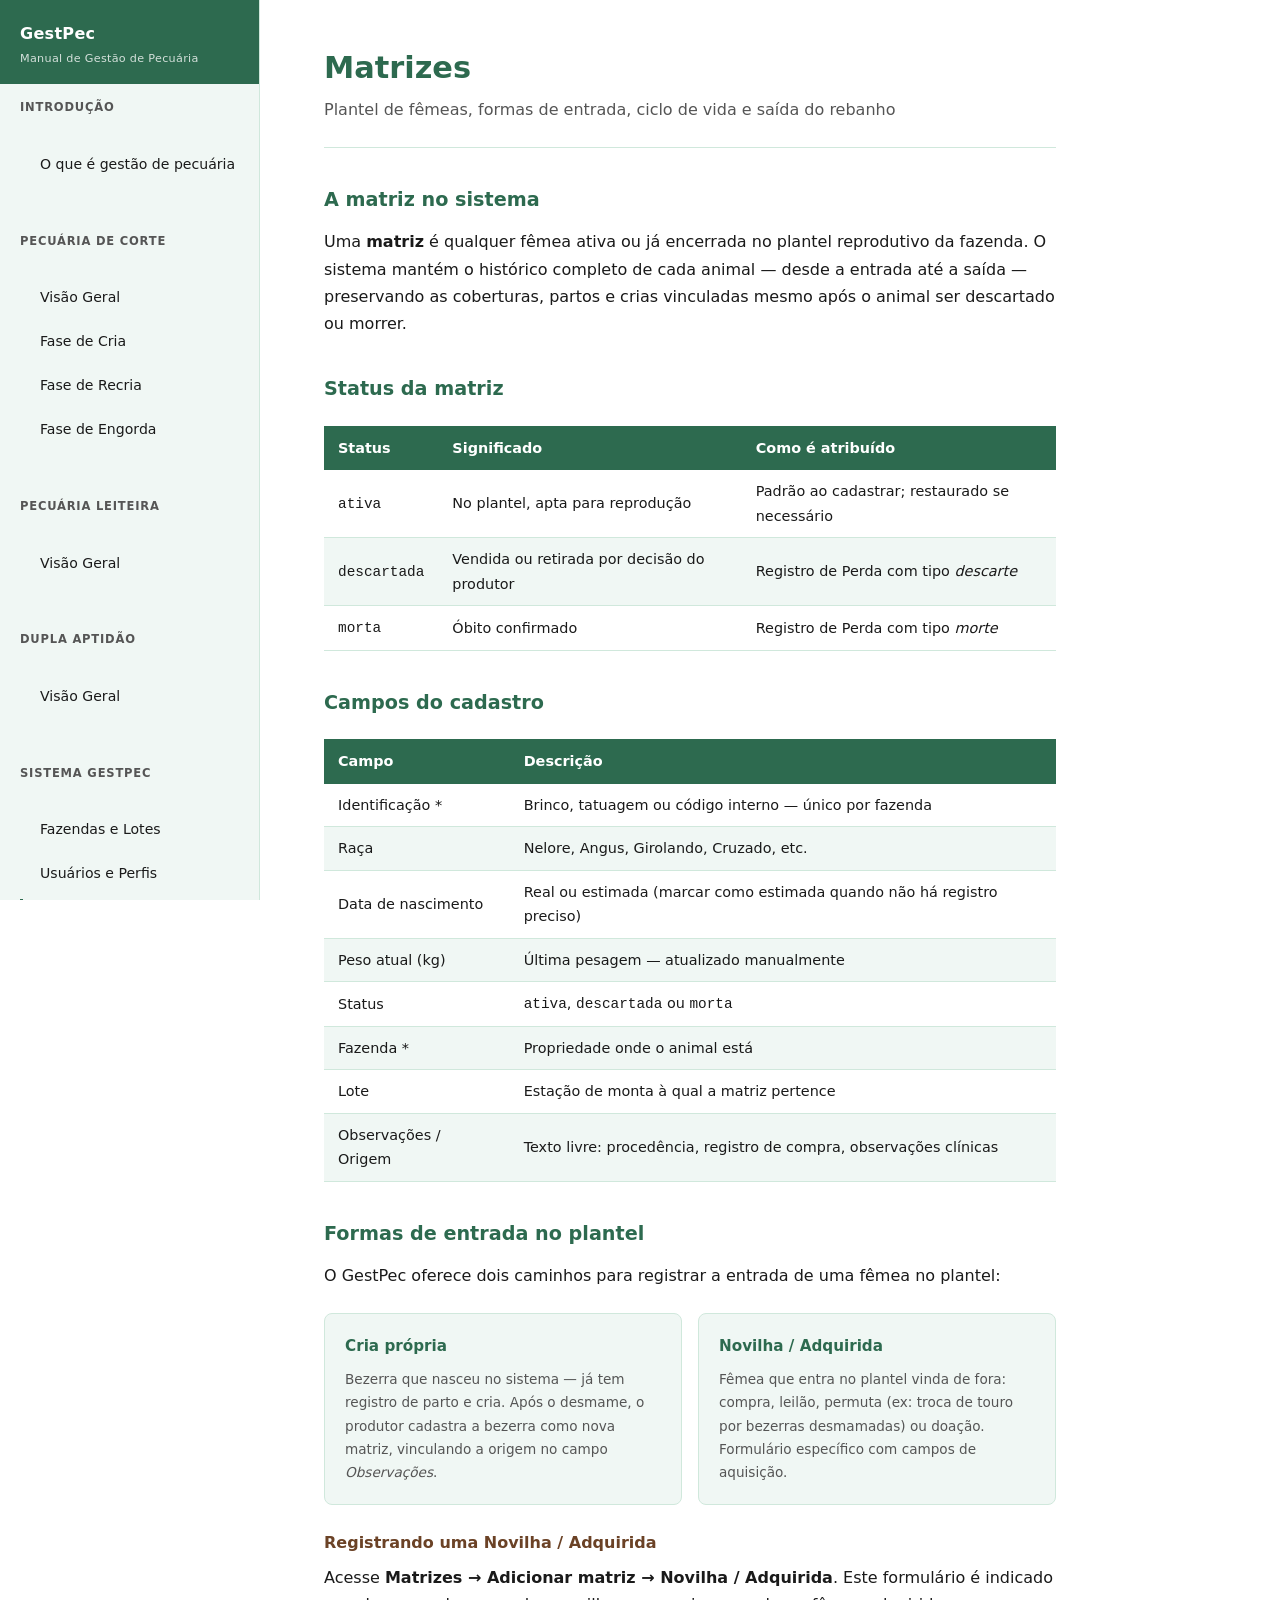
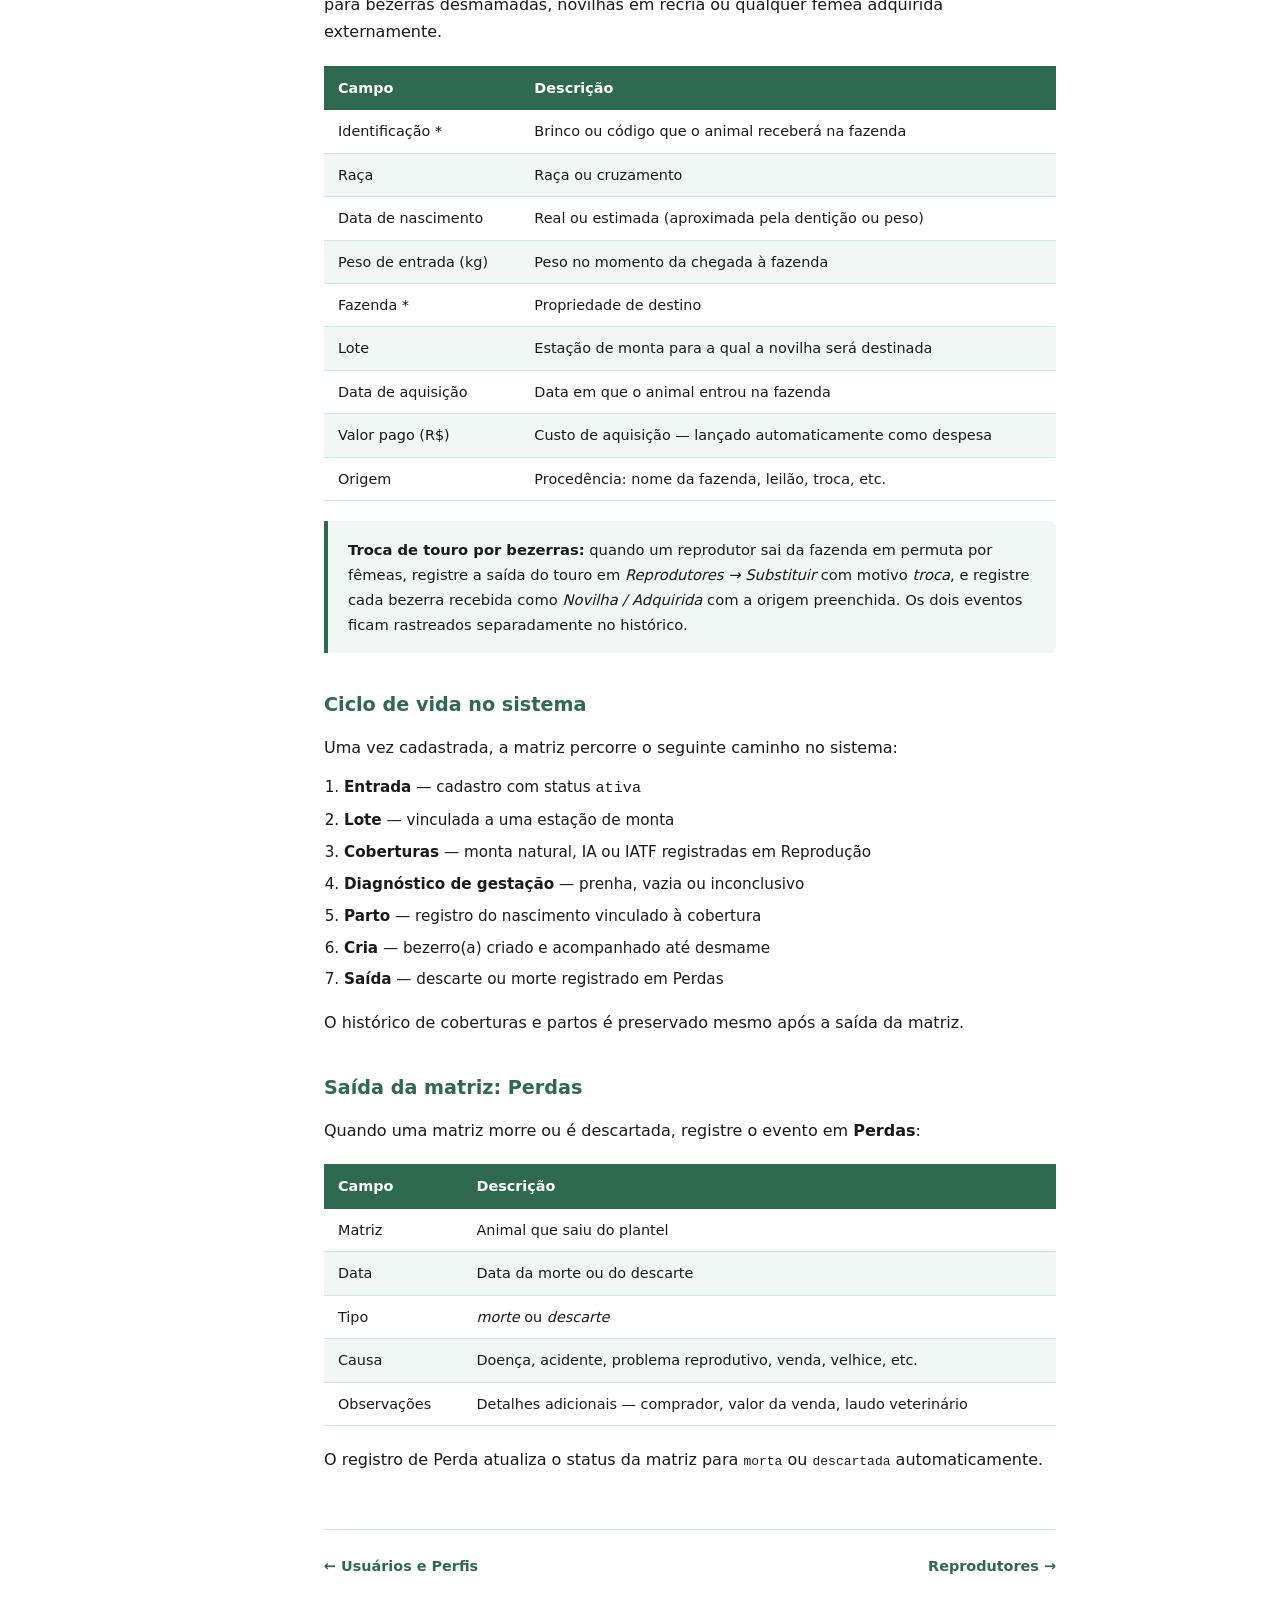
==== manual/sistema/matrizes.html @ adb8e8ca "Versão inicial — Manual GestPec Documentação do sistema em HTML estático cobrindo: fazendas/lotes, u" ====
<!DOCTYPE html>
<html lang="pt-BR">
<head>
  <meta charset="UTF-8">
  <meta name="viewport" content="width=device-width, initial-scale=1.0">
  <title>Matrizes — GestPec</title>
  <link rel="stylesheet" href="../../assets/style.css">
</head>
<body>
<div class="layout">

  <aside class="sidebar">
    <a href="../../index.html" class="sidebar-logo">
      GestPec
      <span>Manual de Gestão de Pecuária</span>
    </a>
    <nav>
      <div class="nav-grupo">Introdução</div>
      <ul>
        <li><a href="../introducao.html">O que é gestão de pecuária</a></li>
      </ul>

      <div class="nav-grupo">Pecuária de Corte</div>
      <ul>
        <li><a href="../corte/index.html">Visão Geral</a></li>
        <li><a href="../corte/cria.html">Fase de Cria</a></li>
        <li><a href="../corte/recria.html">Fase de Recria</a></li>
        <li><a href="../corte/engorda.html">Fase de Engorda</a></li>
      </ul>

      <div class="nav-grupo">Pecuária Leiteira</div>
      <ul>
        <li><a href="../leite/index.html">Visão Geral</a></li>
      </ul>

      <div class="nav-grupo">Dupla Aptidão</div>
      <ul>
        <li><a href="../dupla-aptidao/index.html">Visão Geral</a></li>
      </ul>

      <div class="nav-grupo">Sistema GestPec</div>
      <ul>
        <li><a href="fazendas.html">Fazendas e Lotes</a></li>
        <li><a href="usuarios.html">Usuários e Perfis</a></li>
        <li><a href="matrizes.html">Matrizes</a></li>
        <li><a href="reprodutores.html">Reprodutores</a></li>
        <li><a href="reproducao.html">Reprodução</a></li>
        <li><a href="sanidade.html">Sanidade</a></li>
        <li><a href="financeiro.html">Financeiro e Pessoal</a></li>
      </ul>
    </nav>
  </aside>

  <main class="conteudo">
    <h1>Matrizes</h1>
    <p class="subtitulo">Plantel de fêmeas, formas de entrada, ciclo de vida e saída do rebanho</p>

    <h2>A matriz no sistema</h2>
    <p>
      Uma <strong>matriz</strong> é qualquer fêmea ativa ou já encerrada no plantel reprodutivo
      da fazenda. O sistema mantém o histórico completo de cada animal — desde a entrada até
      a saída — preservando as coberturas, partos e crias vinculadas mesmo após o animal
      ser descartado ou morrer.
    </p>

    <h2>Status da matriz</h2>
    <table>
      <thead>
        <tr><th>Status</th><th>Significado</th><th>Como é atribuído</th></tr>
      </thead>
      <tbody>
        <tr>
          <td><code>ativa</code></td>
          <td>No plantel, apta para reprodução</td>
          <td>Padrão ao cadastrar; restaurado se necessário</td>
        </tr>
        <tr>
          <td><code>descartada</code></td>
          <td>Vendida ou retirada por decisão do produtor</td>
          <td>Registro de Perda com tipo <em>descarte</em></td>
        </tr>
        <tr>
          <td><code>morta</code></td>
          <td>Óbito confirmado</td>
          <td>Registro de Perda com tipo <em>morte</em></td>
        </tr>
      </tbody>
    </table>

    <h2>Campos do cadastro</h2>
    <table>
      <thead>
        <tr><th>Campo</th><th>Descrição</th></tr>
      </thead>
      <tbody>
        <tr><td>Identificação *</td><td>Brinco, tatuagem ou código interno — único por fazenda</td></tr>
        <tr><td>Raça</td><td>Nelore, Angus, Girolando, Cruzado, etc.</td></tr>
        <tr><td>Data de nascimento</td><td>Real ou estimada (marcar como estimada quando não há registro preciso)</td></tr>
        <tr><td>Peso atual (kg)</td><td>Última pesagem — atualizado manualmente</td></tr>
        <tr><td>Status</td><td><code>ativa</code>, <code>descartada</code> ou <code>morta</code></td></tr>
        <tr><td>Fazenda *</td><td>Propriedade onde o animal está</td></tr>
        <tr><td>Lote</td><td>Estação de monta à qual a matriz pertence</td></tr>
        <tr><td>Observações / Origem</td><td>Texto livre: procedência, registro de compra, observações clínicas</td></tr>
      </tbody>
    </table>

    <h2>Formas de entrada no plantel</h2>
    <p>
      O GestPec oferece dois caminhos para registrar a entrada de uma fêmea no plantel:
    </p>

    <div class="cards">
      <div class="card">
        <h4>Cria própria</h4>
        <p>
          Bezerra que nasceu no sistema — já tem registro de parto e cria.
          Após o desmame, o produtor cadastra a bezerra como nova matriz,
          vinculando a origem no campo <em>Observações</em>.
        </p>
      </div>
      <div class="card">
        <h4>Novilha / Adquirida</h4>
        <p>
          Fêmea que entra no plantel vinda de fora: compra, leilão, permuta
          (ex: troca de touro por bezerras desmamadas) ou doação.
          Formulário específico com campos de aquisição.
        </p>
      </div>
    </div>

    <h3>Registrando uma Novilha / Adquirida</h3>
    <p>
      Acesse <strong>Matrizes → Adicionar matriz → Novilha / Adquirida</strong>.
      Este formulário é indicado para bezerras desmamadas, novilhas em recria
      ou qualquer fêmea adquirida externamente.
    </p>
    <table>
      <thead>
        <tr><th>Campo</th><th>Descrição</th></tr>
      </thead>
      <tbody>
        <tr><td>Identificação *</td><td>Brinco ou código que o animal receberá na fazenda</td></tr>
        <tr><td>Raça</td><td>Raça ou cruzamento</td></tr>
        <tr><td>Data de nascimento</td><td>Real ou estimada (aproximada pela dentição ou peso)</td></tr>
        <tr><td>Peso de entrada (kg)</td><td>Peso no momento da chegada à fazenda</td></tr>
        <tr><td>Fazenda *</td><td>Propriedade de destino</td></tr>
        <tr><td>Lote</td><td>Estação de monta para a qual a novilha será destinada</td></tr>
        <tr><td>Data de aquisição</td><td>Data em que o animal entrou na fazenda</td></tr>
        <tr><td>Valor pago (R$)</td><td>Custo de aquisição — lançado automaticamente como despesa</td></tr>
        <tr><td>Origem</td><td>Procedência: nome da fazenda, leilão, troca, etc.</td></tr>
      </tbody>
    </table>

    <div class="destaque">
      <p>
        <strong>Troca de touro por bezerras:</strong> quando um reprodutor sai da fazenda
        em permuta por fêmeas, registre a saída do touro em <em>Reprodutores → Substituir</em>
        com motivo <em>troca</em>, e registre cada bezerra recebida como
        <em>Novilha / Adquirida</em> com a origem preenchida.
        Os dois eventos ficam rastreados separadamente no histórico.
      </p>
    </div>

    <h2>Ciclo de vida no sistema</h2>
    <p>
      Uma vez cadastrada, a matriz percorre o seguinte caminho no sistema:
    </p>
    <ol>
      <li><strong>Entrada</strong> — cadastro com status <code>ativa</code></li>
      <li><strong>Lote</strong> — vinculada a uma estação de monta</li>
      <li><strong>Coberturas</strong> — monta natural, IA ou IATF registradas em Reprodução</li>
      <li><strong>Diagnóstico de gestação</strong> — prenha, vazia ou inconclusivo</li>
      <li><strong>Parto</strong> — registro do nascimento vinculado à cobertura</li>
      <li><strong>Cria</strong> — bezerro(a) criado e acompanhado até desmame</li>
      <li><strong>Saída</strong> — descarte ou morte registrado em Perdas</li>
    </ol>
    <p>
      O histórico de coberturas e partos é preservado mesmo após a saída da matriz.
    </p>

    <h2>Saída da matriz: Perdas</h2>
    <p>
      Quando uma matriz morre ou é descartada, registre o evento em <strong>Perdas</strong>:
    </p>
    <table>
      <thead>
        <tr><th>Campo</th><th>Descrição</th></tr>
      </thead>
      <tbody>
        <tr><td>Matriz</td><td>Animal que saiu do plantel</td></tr>
        <tr><td>Data</td><td>Data da morte ou do descarte</td></tr>
        <tr><td>Tipo</td><td><em>morte</em> ou <em>descarte</em></td></tr>
        <tr><td>Causa</td><td>Doença, acidente, problema reprodutivo, venda, velhice, etc.</td></tr>
        <tr><td>Observações</td><td>Detalhes adicionais — comprador, valor da venda, laudo veterinário</td></tr>
      </tbody>
    </table>
    <p>
      O registro de Perda atualiza o status da matriz para <code>morta</code> ou
      <code>descartada</code> automaticamente.
    </p>

    <div class="nav-paginas">
      <a href="usuarios.html">← Usuários e Perfis</a>
      <a href="reprodutores.html">Reprodutores →</a>
    </div>
  </main>

</div>
<script src="../../assets/nav.js"></script>
</body>
</html>
---- assets/style.css ----
* {
  box-sizing: border-box;
  margin: 0;
  padding: 0;
}

:root {
  --verde: #2d6a4f;
  --verde-claro: #40916c;
  --verde-fundo: #f0f7f4;
  --marrom: #6b4226;
  --texto: #1a1a1a;
  --texto-leve: #555;
  --borda: #d0e8dc;
  --branco: #ffffff;
  --sidebar-width: 260px;
}

body {
  font-family: 'Segoe UI', system-ui, sans-serif;
  color: var(--texto);
  background: var(--branco);
  line-height: 1.7;
}

/* ── Layout ── */
.layout {
  display: flex;
  min-height: 100vh;
}

/* ── Sidebar ── */
.sidebar {
  width: var(--sidebar-width);
  background: var(--verde-fundo);
  border-right: 1px solid var(--borda);
  padding: 0;
  position: fixed;
  top: 0;
  left: 0;
  height: 100vh;
  overflow-y: auto;
  flex-shrink: 0;
}

.sidebar-logo {
  display: block;
  padding: 20px 20px 16px;
  background: var(--verde);
  color: var(--branco);
  text-decoration: none;
  font-weight: 700;
  font-size: 1rem;
  letter-spacing: 0.3px;
}

.sidebar-logo span {
  display: block;
  font-size: 0.7rem;
  font-weight: 400;
  opacity: 0.8;
  margin-top: 2px;
}

nav ul {
  list-style: none;
  padding: 12px 0;
}

nav ul li a {
  display: block;
  padding: 7px 20px;
  color: var(--texto);
  text-decoration: none;
  font-size: 0.88rem;
}

nav ul li a:hover {
  background: var(--borda);
  color: var(--verde);
}

nav ul li a.ativo {
  color: var(--verde);
  font-weight: 600;
  border-left: 3px solid var(--verde);
  padding-left: 17px;
}

.nav-grupo {
  padding: 14px 20px 4px;
  font-size: 0.72rem;
  font-weight: 700;
  text-transform: uppercase;
  letter-spacing: 0.8px;
  color: var(--texto-leve);
}

/* ── Conteúdo ── */
.conteudo {
  margin-left: var(--sidebar-width);
  flex: 1;
  padding: 48px 64px;
  max-width: 860px;
}

h1 {
  font-size: 1.9rem;
  color: var(--verde);
  margin-bottom: 8px;
  line-height: 1.3;
}

.subtitulo {
  color: var(--texto-leve);
  font-size: 1rem;
  margin-bottom: 32px;
  padding-bottom: 24px;
  border-bottom: 1px solid var(--borda);
}

h2 {
  font-size: 1.2rem;
  color: var(--verde);
  margin: 36px 0 12px;
}

h3 {
  font-size: 1rem;
  color: var(--marrom);
  margin: 24px 0 8px;
}

p {
  margin-bottom: 14px;
  color: var(--texto);
}

ul, ol {
  margin: 12px 0 16px 20px;
}

li {
  margin-bottom: 6px;
  font-size: 0.95rem;
}

/* ── Cards de destaque ── */
.cards {
  display: grid;
  grid-template-columns: repeat(auto-fit, minmax(200px, 1fr));
  gap: 16px;
  margin: 24px 0;
}

.card {
  background: var(--verde-fundo);
  border: 1px solid var(--borda);
  border-radius: 8px;
  padding: 20px;
}

.card h4 {
  color: var(--verde);
  font-size: 0.95rem;
  margin-bottom: 8px;
}

.card p {
  font-size: 0.85rem;
  color: var(--texto-leve);
  margin: 0;
}

/* ── Tabelas ── */
table {
  width: 100%;
  border-collapse: collapse;
  margin: 20px 0;
  font-size: 0.9rem;
}

th {
  background: var(--verde);
  color: var(--branco);
  padding: 10px 14px;
  text-align: left;
  font-weight: 600;
}

td {
  padding: 9px 14px;
  border-bottom: 1px solid var(--borda);
}

tr:nth-child(even) td {
  background: var(--verde-fundo);
}

/* ── Caixa de destaque ── */
.destaque {
  background: var(--verde-fundo);
  border-left: 4px solid var(--verde);
  padding: 16px 20px;
  border-radius: 0 6px 6px 0;
  margin: 20px 0;
}

.destaque p {
  margin: 0;
  font-size: 0.92rem;
}

/* ── Navegação entre páginas ── */
.nav-paginas {
  display: flex;
  justify-content: space-between;
  margin-top: 56px;
  padding-top: 24px;
  border-top: 1px solid var(--borda);
}

.nav-paginas a {
  color: var(--verde);
  text-decoration: none;
  font-size: 0.9rem;
  font-weight: 600;
}

.nav-paginas a:hover {
  text-decoration: underline;
}

/* ── Responsivo ── */
@media (max-width: 768px) {
  .sidebar {
    display: none;
  }
  .conteudo {
    margin-left: 0;
    padding: 24px 20px;
  }
}
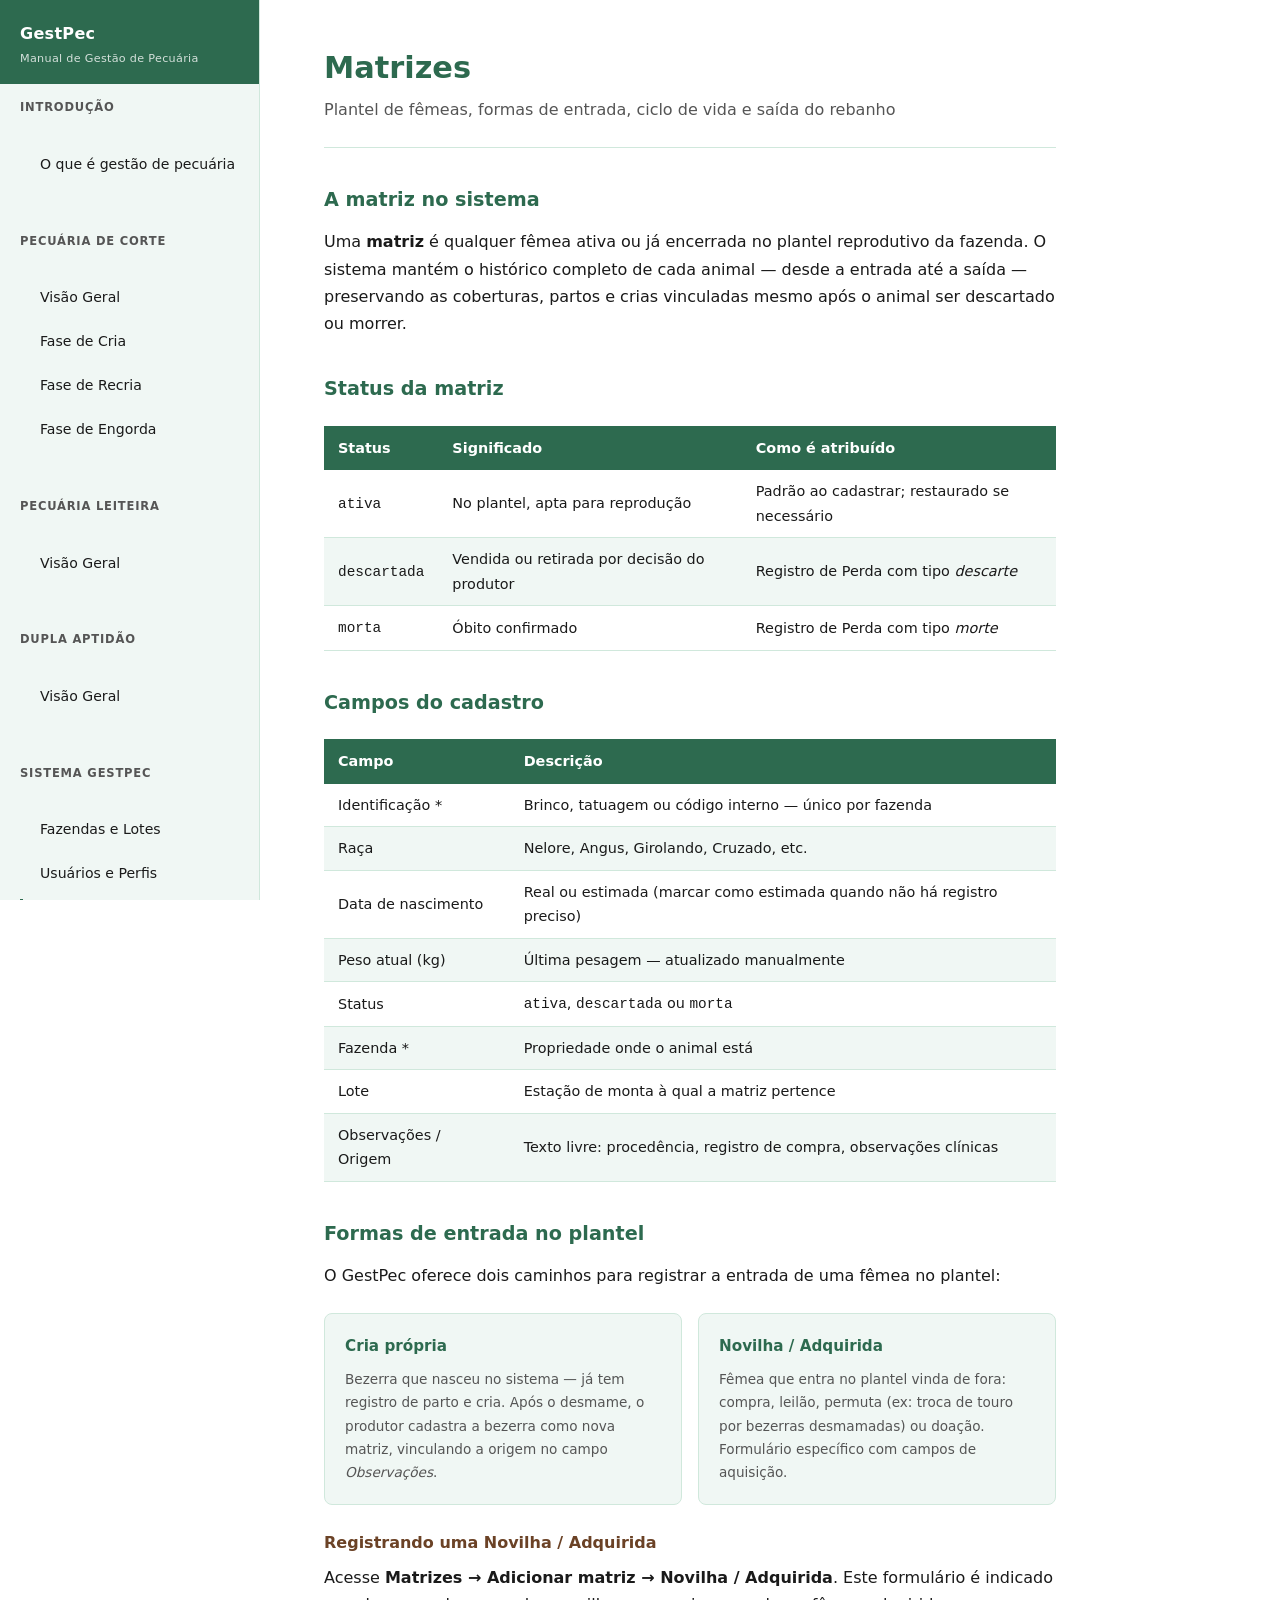
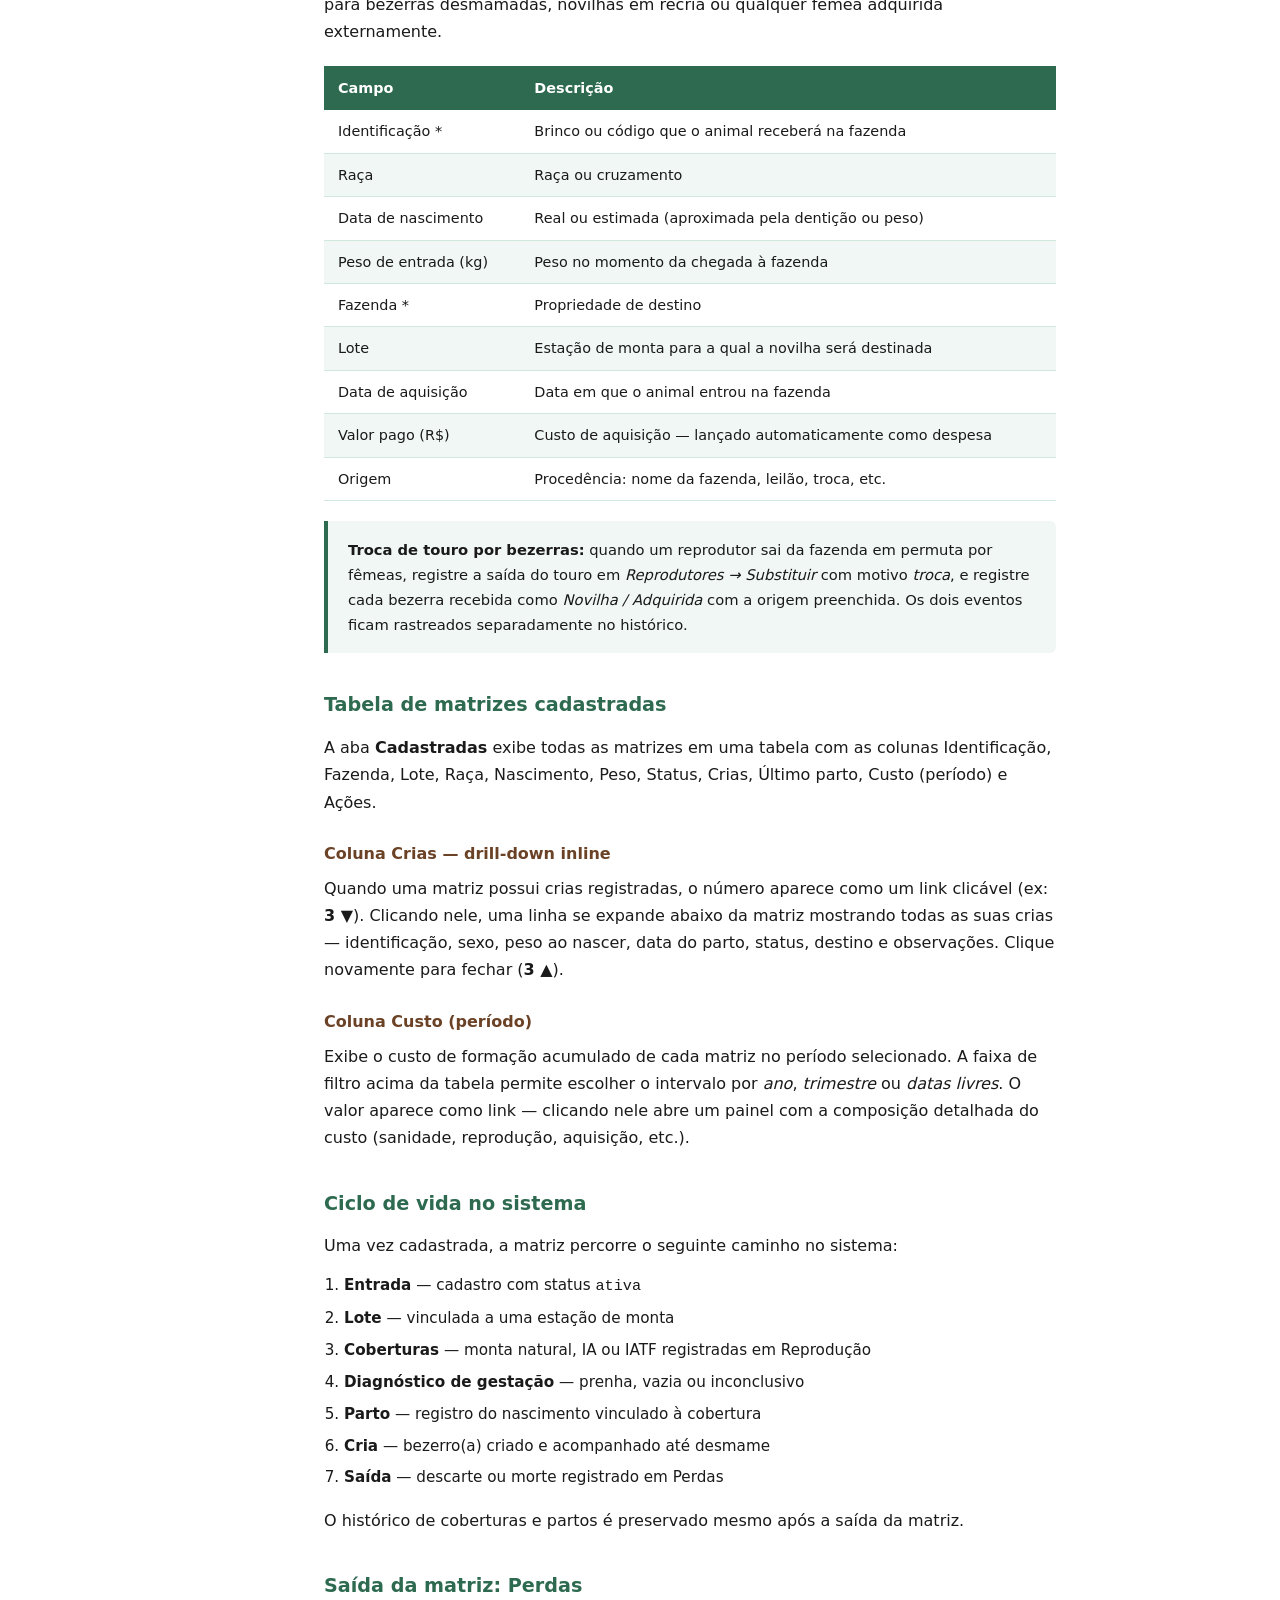
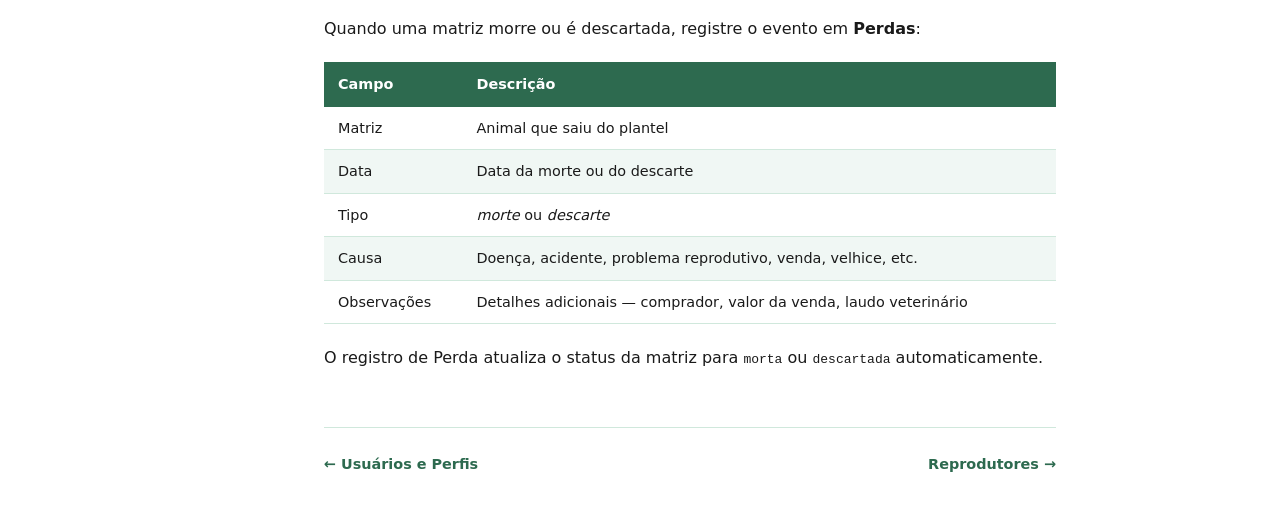
==== commit 58cf0a5b: "Atualiza manual: drill-down de crias, custo de formação e campos IATF/parto - matrizes.html: seção s" ====
--- a/manual/sistema/matrizes.html
+++ b/manual/sistema/matrizes.html
@@ -161,6 +161,30 @@
       </p>
     </div>
 
+    <h2>Tabela de matrizes cadastradas</h2>
+    <p>
+      A aba <strong>Cadastradas</strong> exibe todas as matrizes em uma tabela com as colunas
+      Identificação, Fazenda, Lote, Raça, Nascimento, Peso, Status, Crias, Último parto,
+      Custo (período) e Ações.
+    </p>
+
+    <h3>Coluna Crias — drill-down inline</h3>
+    <p>
+      Quando uma matriz possui crias registradas, o número aparece como um link clicável
+      (ex: <strong>3 ▼</strong>). Clicando nele, uma linha se expande abaixo da matriz
+      mostrando todas as suas crias — identificação, sexo, peso ao nascer, data do parto,
+      status, destino e observações. Clique novamente para fechar (<strong>3 ▲</strong>).
+    </p>
+
+    <h3>Coluna Custo (período)</h3>
+    <p>
+      Exibe o custo de formação acumulado de cada matriz no período selecionado.
+      A faixa de filtro acima da tabela permite escolher o intervalo por <em>ano</em>,
+      <em>trimestre</em> ou <em>datas livres</em>. O valor aparece como link — clicando
+      nele abre um painel com a composição detalhada do custo (sanidade, reprodução,
+      aquisição, etc.).
+    </p>
+
     <h2>Ciclo de vida no sistema</h2>
     <p>
       Uma vez cadastrada, a matriz percorre o seguinte caminho no sistema:
